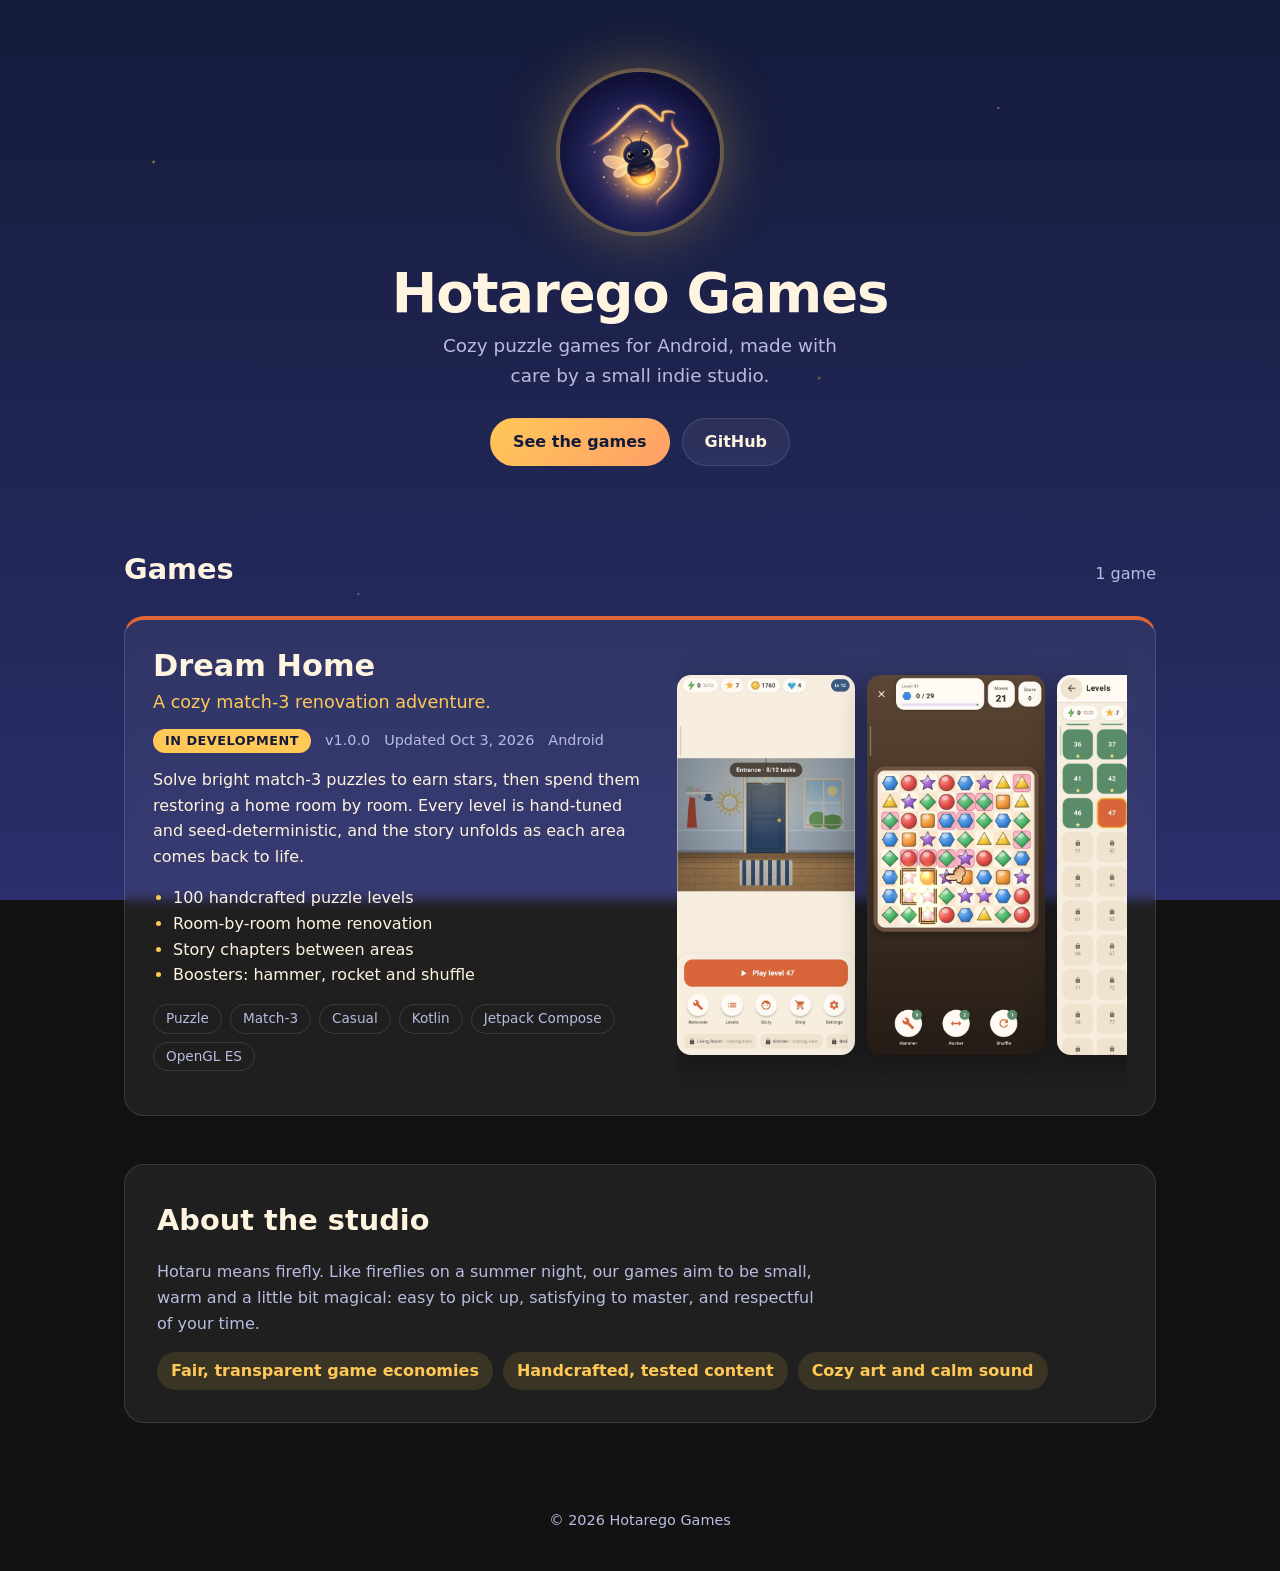
==== index.html @ d1b7f521 "Add Hotarego Games website with generated game catalog Co-authored-by: Cursor <cursoragent@cursor.co" ====
<!doctype html>
<html lang="en">
<head>
  <meta charset="utf-8">
  <meta name="viewport" content="width=device-width, initial-scale=1">
  <title>Hotarego Games — cozy indie mobile games</title>
  <meta name="description" content="Hotarego Games is an indie studio making cozy puzzle games for Android.">
  <meta property="og:title" content="Hotarego Games">
  <meta property="og:description" content="Cozy indie mobile games, lit by a firefly.">
  <meta property="og:image" content="https://hotarego.github.io/assets/avatar.jpg">
  <meta name="theme-color" content="#141B3A">
  <link rel="icon" href="assets/favicon.png" type="image/png">
  <link rel="stylesheet" href="styles.css">
  <script src="app.js" defer></script>
</head>
<body>
  <div class="sky" aria-hidden="true"></div>

  <header class="hero">
    <img class="hero__avatar" src="assets/avatar.jpg" alt="Hotarego Games firefly logo" width="160" height="160">
    <h1 class="hero__title">Hotarego Games</h1>
    <p class="hero__tagline">Cozy puzzle games for Android, made with care by a small indie studio.</p>
    <nav class="hero__links" aria-label="Studio links">
      <a class="button button--primary" href="#games">See the games</a>
      <a class="button" href="https://github.com/hotarego" rel="me">GitHub</a>
    </nav>
  </header>

  <main>
    <section id="games" class="games" aria-labelledby="games-title">
      <div class="games__header">
        <h2 id="games-title">Games</h2>
        <p class="games__count" id="games-count"></p>
      </div>
      <div class="games__list" id="games-list" aria-live="polite">
        <p class="games__empty">Loading games…</p>
      </div>
      <noscript><p class="games__empty">Enable JavaScript to see the game list.</p></noscript>
    </section>

    <section class="about" aria-labelledby="about-title">
      <h2 id="about-title">About the studio</h2>
      <p>
        Hotaru means firefly. Like fireflies on a summer night, our games aim to be small, warm and
        a little bit magical: easy to pick up, satisfying to master, and respectful of your time.
      </p>
      <ul class="about__values">
        <li>Fair, transparent game economies</li>
        <li>Handcrafted, tested content</li>
        <li>Cozy art and calm sound</li>
      </ul>
    </section>
  </main>

  <footer class="footer">
    <p>© <span id="year">2026</span> Hotarego Games</p>
  </footer>

  <dialog class="lightbox" id="lightbox" aria-label="Screenshot">
    <form method="dialog"><button class="lightbox__close" aria-label="Close">×</button></form>
    <img class="lightbox__image" id="lightbox-image" alt="">
  </dialog>
</body>
</html>
---- styles.css ----
:root {
  --night: #141b3a;
  --indigo: #2b2f6b;
  --panel: rgba(255, 255, 255, 0.06);
  --panel-border: rgba(255, 255, 255, 0.12);
  --amber: #ffc857;
  --peach: #ff9f68;
  --cream: #fff4e0;
  --muted: #b8bce0;
  --radius: 20px;
  color-scheme: dark;
}

* { box-sizing: border-box; }

html { scroll-behavior: smooth; }

body {
  margin: 0;
  min-height: 100vh;
  font-family: "Nunito", "Segoe UI", system-ui, -apple-system, sans-serif;
  line-height: 1.6;
  color: var(--cream);
  background: linear-gradient(180deg, var(--night) 0%, var(--indigo) 100%) fixed;
}

.sky {
  position: fixed;
  inset: 0;
  z-index: -1;
  pointer-events: none;
  background-image:
    radial-gradient(2px 2px at 12% 18%, rgba(255, 200, 87, 0.7), transparent),
    radial-gradient(1.5px 1.5px at 78% 12%, rgba(255, 244, 224, 0.6), transparent),
    radial-gradient(2px 2px at 64% 42%, rgba(255, 200, 87, 0.5), transparent),
    radial-gradient(1.5px 1.5px at 28% 66%, rgba(255, 244, 224, 0.5), transparent),
    radial-gradient(2px 2px at 88% 78%, rgba(255, 159, 104, 0.6), transparent),
    radial-gradient(1.5px 1.5px at 45% 90%, rgba(255, 200, 87, 0.5), transparent);
  animation: twinkle 6s ease-in-out infinite alternate;
}

@keyframes twinkle {
  from { opacity: 0.55; }
  to { opacity: 1; }
}

a { color: var(--amber); }

.hero {
  max-width: 760px;
  margin: 0 auto;
  padding: 72px 24px 48px;
  text-align: center;
}

.hero__avatar {
  width: 160px;
  height: 160px;
  border-radius: 50%;
  box-shadow: 0 0 0 4px rgba(255, 200, 87, 0.25), 0 0 60px rgba(255, 200, 87, 0.35);
}

.hero__title {
  margin: 24px 0 8px;
  font-size: clamp(2.2rem, 6vw, 3.4rem);
  line-height: 1.1;
  letter-spacing: -0.02em;
}

.hero__tagline {
  margin: 0 auto 28px;
  max-width: 34ch;
  font-size: 1.15rem;
  color: var(--muted);
}

.hero__links {
  display: flex;
  justify-content: center;
  gap: 12px;
  flex-wrap: wrap;
}

.button {
  display: inline-block;
  padding: 10px 22px;
  border-radius: 999px;
  border: 1px solid var(--panel-border);
  background: var(--panel);
  color: var(--cream);
  font-weight: 700;
  text-decoration: none;
  transition: transform 0.15s ease, background 0.15s ease;
}

.button:hover { transform: translateY(-2px); background: rgba(255, 255, 255, 0.12); }

.button--primary {
  border-color: transparent;
  background: linear-gradient(135deg, var(--amber), var(--peach));
  color: var(--night);
}

.button--primary:hover { background: linear-gradient(135deg, #ffd479, #ffb185); }

main {
  max-width: 1080px;
  margin: 0 auto;
  padding: 0 24px;
}

h2 { font-size: 1.8rem; margin: 0; }

.games { padding: 32px 0 48px; }

.games__header {
  display: flex;
  align-items: baseline;
  justify-content: space-between;
  gap: 16px;
  margin-bottom: 24px;
}

.games__count { margin: 0; color: var(--muted); }

.games__list { display: grid; gap: 28px; }

.games__empty { color: var(--muted); }

.game {
  display: grid;
  grid-template-columns: minmax(0, 1.1fr) minmax(0, 1fr);
  gap: 28px;
  padding: 28px;
  border: 1px solid var(--panel-border);
  border-radius: var(--radius);
  background: var(--panel);
  backdrop-filter: blur(6px);
  border-top: 4px solid var(--accent, var(--amber));
}

.game__title { margin: 0; font-size: 1.9rem; line-height: 1.2; }

.game__tagline { margin: 4px 0 12px; font-size: 1.1rem; color: var(--amber); }

.game__description { margin: 0 0 16px; color: var(--cream); }

.game__meta {
  display: flex;
  flex-wrap: wrap;
  align-items: center;
  gap: 8px 14px;
  margin-bottom: 14px;
  font-size: 0.9rem;
  color: var(--muted);
}

.status {
  padding: 2px 12px;
  border-radius: 999px;
  font-size: 0.8rem;
  font-weight: 800;
  text-transform: uppercase;
  letter-spacing: 0.04em;
  color: var(--night);
  background: var(--muted);
}

.status--released { background: #7ddc9a; }
.status--beta { background: #8ecbff; }
.status--in-development { background: var(--amber); }
.status--concept { background: #c9b8ff; }

.game__highlights {
  margin: 0 0 16px;
  padding-left: 20px;
}

.game__highlights li::marker { color: var(--amber); }

.tags { display: flex; flex-wrap: wrap; gap: 8px; margin: 0 0 16px; padding: 0; list-style: none; }

.tag {
  padding: 3px 12px;
  border-radius: 999px;
  border: 1px solid var(--panel-border);
  font-size: 0.85rem;
  color: var(--muted);
}

.game__links { display: flex; flex-wrap: wrap; gap: 10px; }

.shots {
  display: flex;
  gap: 12px;
  overflow-x: auto;
  scroll-snap-type: x mandatory;
  padding-bottom: 6px;
}

.shot {
  flex: 0 0 auto;
  padding: 0;
  border: 0;
  background: none;
  cursor: zoom-in;
  scroll-snap-align: start;
}

.shot img {
  display: block;
  height: 380px;
  width: auto;
  border-radius: 14px;
  box-shadow: 0 10px 30px rgba(0, 0, 0, 0.35);
}

.about {
  padding: 32px;
  margin-bottom: 48px;
  border: 1px solid var(--panel-border);
  border-radius: var(--radius);
  background: var(--panel);
}

.about p { max-width: 65ch; color: var(--muted); }

.about__values { display: flex; flex-wrap: wrap; gap: 10px; margin: 0; padding: 0; list-style: none; }

.about__values li {
  padding: 6px 14px;
  border-radius: 999px;
  background: rgba(255, 200, 87, 0.12);
  color: var(--amber);
  font-weight: 700;
}

.footer { padding: 24px; text-align: center; color: var(--muted); font-size: 0.9rem; }

.lightbox {
  max-width: min(92vw, 520px);
  padding: 0;
  border: 0;
  border-radius: 18px;
  background: transparent;
}

.lightbox::backdrop { background: rgba(10, 12, 30, 0.85); }

.lightbox__image { display: block; width: 100%; height: auto; border-radius: 18px; }

.lightbox__close {
  position: absolute;
  top: 8px;
  right: 8px;
  width: 40px;
  height: 40px;
  border: 0;
  border-radius: 50%;
  background: rgba(20, 27, 58, 0.8);
  color: var(--cream);
  font-size: 1.6rem;
  line-height: 1;
  cursor: pointer;
}

@media (max-width: 820px) {
  .game { grid-template-columns: 1fr; padding: 20px; }
  .shot img { height: 320px; }
}

@media (prefers-reduced-motion: reduce) {
  .sky { animation: none; }
  html { scroll-behavior: auto; }
  .button { transition: none; }
}
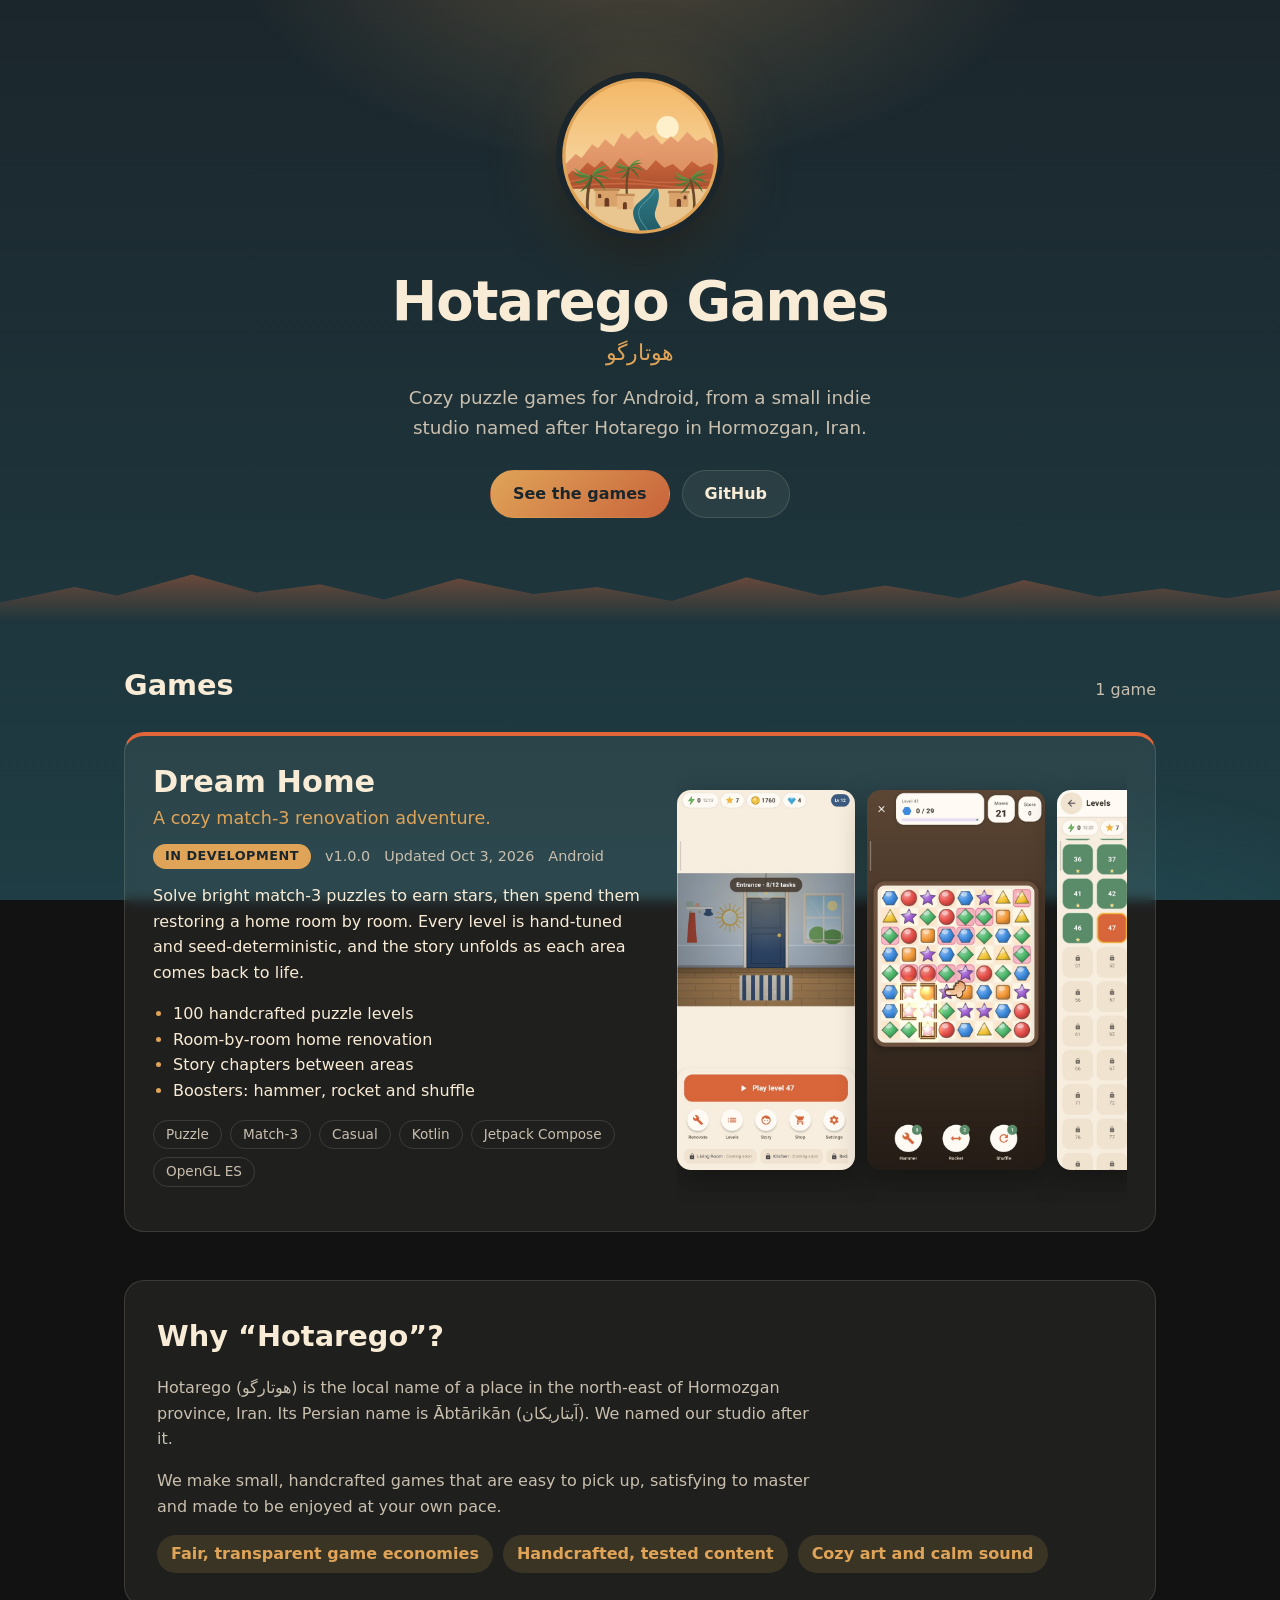
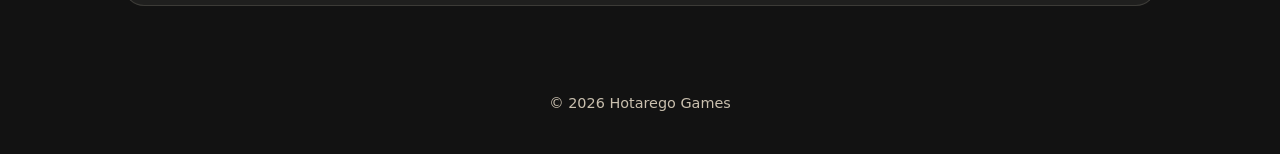
==== commit 8c12929c: "Rebrand around Hotarego, Hormozgan New landscape logo (mountains, date palms, village and stream), w" ====
--- a/index.html
+++ b/index.html
@@ -4,27 +4,39 @@
   <meta charset="utf-8">
   <meta name="viewport" content="width=device-width, initial-scale=1">
   <title>Hotarego Games — cozy indie mobile games</title>
-  <meta name="description" content="Hotarego Games is an indie studio making cozy puzzle games for Android.">
+  <meta name="description" content="Hotarego Games is an indie studio making cozy puzzle games for Android, named after Hotarego in Hormozgan, Iran.">
   <meta property="og:title" content="Hotarego Games">
-  <meta property="og:description" content="Cozy indie mobile games, lit by a firefly.">
+  <meta property="og:description" content="Cozy indie mobile games from a studio named after Hotarego, Hormozgan.">
   <meta property="og:image" content="https://hotarego.github.io/assets/avatar.jpg">
-  <meta name="theme-color" content="#141B3A">
-  <link rel="icon" href="assets/favicon.png" type="image/png">
+  <meta name="theme-color" content="#1B262C">
+  <link rel="icon" href="assets/logo.svg" type="image/svg+xml">
+  <link rel="alternate icon" href="assets/favicon.png" type="image/png">
   <link rel="stylesheet" href="styles.css">
   <script src="app.js" defer></script>
 </head>
 <body>
-  <div class="sky" aria-hidden="true"></div>
+  <div class="glow" aria-hidden="true"></div>
 
   <header class="hero">
-    <img class="hero__avatar" src="assets/avatar.jpg" alt="Hotarego Games firefly logo" width="160" height="160">
+    <img class="hero__logo" src="assets/logo.svg" alt="Hotarego Games logo: mountains, date palms, village houses and a stream" width="168" height="168">
     <h1 class="hero__title">Hotarego Games</h1>
-    <p class="hero__tagline">Cozy puzzle games for Android, made with care by a small indie studio.</p>
+    <p class="hero__native"><span lang="fa" dir="rtl">هوتارگو</span></p>
+    <p class="hero__tagline">Cozy puzzle games for Android, from a small indie studio named after Hotarego in Hormozgan, Iran.</p>
     <nav class="hero__links" aria-label="Studio links">
       <a class="button button--primary" href="#games">See the games</a>
       <a class="button" href="https://github.com/hotarego" rel="me">GitHub</a>
     </nav>
   </header>
+
+  <svg class="ridge" viewBox="0 0 1200 80" preserveAspectRatio="none" aria-hidden="true">
+    <defs>
+      <linearGradient id="ridge-fade" x1="0" y1="0" x2="0" y2="1">
+        <stop offset="0" stop-color="currentColor"/>
+        <stop offset="1" stop-color="currentColor" stop-opacity="0"/>
+      </linearGradient>
+    </defs>
+    <path fill="url(#ridge-fade)" d="M0 80 L0 52 L70 30 L110 42 L180 12 L240 38 L300 26 L360 48 L430 18 L500 40 L560 30 L630 50 L700 16 L770 42 L830 28 L900 46 L960 20 L1030 44 L1090 32 L1150 46 L1200 34 L1200 80 Z"/>
+  </svg>
 
   <main>
     <section id="games" class="games" aria-labelledby="games-title">
@@ -39,10 +51,15 @@
     </section>
 
     <section class="about" aria-labelledby="about-title">
-      <h2 id="about-title">About the studio</h2>
+      <h2 id="about-title">Why “Hotarego”?</h2>
       <p>
-        Hotaru means firefly. Like fireflies on a summer night, our games aim to be small, warm and
-        a little bit magical: easy to pick up, satisfying to master, and respectful of your time.
+        Hotarego (<span lang="fa" dir="rtl">هوتارگو</span>) is the local name of a place in the
+        north-east of Hormozgan province, Iran. Its Persian name is Ābtārikān
+        (<span lang="fa" dir="rtl">آبتاریکان</span>). We named our studio after it.
+      </p>
+      <p>
+        We make small, handcrafted games that are easy to pick up, satisfying to master and made
+        to be enjoyed at your own pace.
       </p>
       <ul class="about__values">
         <li>Fair, transparent game economies</li>
--- a/styles.css
+++ b/styles.css
@@ -1,12 +1,13 @@
 :root {
-  --night: #141b3a;
-  --indigo: #2b2f6b;
-  --panel: rgba(255, 255, 255, 0.06);
-  --panel-border: rgba(255, 255, 255, 0.12);
-  --amber: #ffc857;
-  --peach: #ff9f68;
-  --cream: #fff4e0;
-  --muted: #b8bce0;
+  --night: #1b262c;
+  --indigo: #1f3d44;
+  --panel: rgba(255, 244, 224, 0.06);
+  --panel-border: rgba(255, 244, 224, 0.13);
+  --amber: #e0a458;
+  --peach: #c8643b;
+  --cream: #f9ecd6;
+  --muted: #c9bfae;
+  --teal: #2e7a86;
   --radius: 20px;
   color-scheme: dark;
 }
@@ -24,24 +25,26 @@
   background: linear-gradient(180deg, var(--night) 0%, var(--indigo) 100%) fixed;
 }
 
-.sky {
+.glow {
   position: fixed;
   inset: 0;
   z-index: -1;
   pointer-events: none;
-  background-image:
-    radial-gradient(2px 2px at 12% 18%, rgba(255, 200, 87, 0.7), transparent),
-    radial-gradient(1.5px 1.5px at 78% 12%, rgba(255, 244, 224, 0.6), transparent),
-    radial-gradient(2px 2px at 64% 42%, rgba(255, 200, 87, 0.5), transparent),
-    radial-gradient(1.5px 1.5px at 28% 66%, rgba(255, 244, 224, 0.5), transparent),
-    radial-gradient(2px 2px at 88% 78%, rgba(255, 159, 104, 0.6), transparent),
-    radial-gradient(1.5px 1.5px at 45% 90%, rgba(255, 200, 87, 0.5), transparent);
-  animation: twinkle 6s ease-in-out infinite alternate;
-}
-
-@keyframes twinkle {
-  from { opacity: 0.55; }
-  to { opacity: 1; }
+  background:
+    radial-gradient(600px 360px at 50% -80px, rgba(224, 164, 88, 0.28), transparent 70%),
+    radial-gradient(500px 300px at 85% 110%, rgba(46, 122, 134, 0.25), transparent 70%);
+}
+
+:lang(fa) {
+  font-family: "Vazirmatn", "Segoe UI", Tahoma, sans-serif;
+}
+
+.ridge {
+  display: block;
+  width: 100%;
+  height: 56px;
+  margin-bottom: 8px;
+  color: rgba(200, 100, 59, 0.45);
 }
 
 a { color: var(--amber); }
@@ -53,23 +56,29 @@
   text-align: center;
 }
 
-.hero__avatar {
-  width: 160px;
-  height: 160px;
+.hero__logo {
+  width: 168px;
+  height: 168px;
   border-radius: 50%;
-  box-shadow: 0 0 0 4px rgba(255, 200, 87, 0.25), 0 0 60px rgba(255, 200, 87, 0.35);
+  box-shadow: 0 18px 50px rgba(0, 0, 0, 0.45), 0 0 70px rgba(224, 164, 88, 0.25);
 }
 
 .hero__title {
-  margin: 24px 0 8px;
+  margin: 24px 0 0;
   font-size: clamp(2.2rem, 6vw, 3.4rem);
   line-height: 1.1;
   letter-spacing: -0.02em;
 }
 
+.hero__native {
+  margin: 4px 0 12px;
+  font-size: 1.4rem;
+  color: var(--amber);
+}
+
 .hero__tagline {
   margin: 0 auto 28px;
-  max-width: 34ch;
+  max-width: 42ch;
   font-size: 1.15rem;
   color: var(--muted);
 }
@@ -101,7 +110,7 @@
   color: var(--night);
 }
 
-.button--primary:hover { background: linear-gradient(135deg, #ffd479, #ffb185); }
+.button--primary:hover { background: linear-gradient(135deg, #ebb46c, #d8774c); }
 
 main {
   max-width: 1080px;
@@ -270,7 +279,6 @@
 }
 
 @media (prefers-reduced-motion: reduce) {
-  .sky { animation: none; }
   html { scroll-behavior: auto; }
   .button { transition: none; }
 }
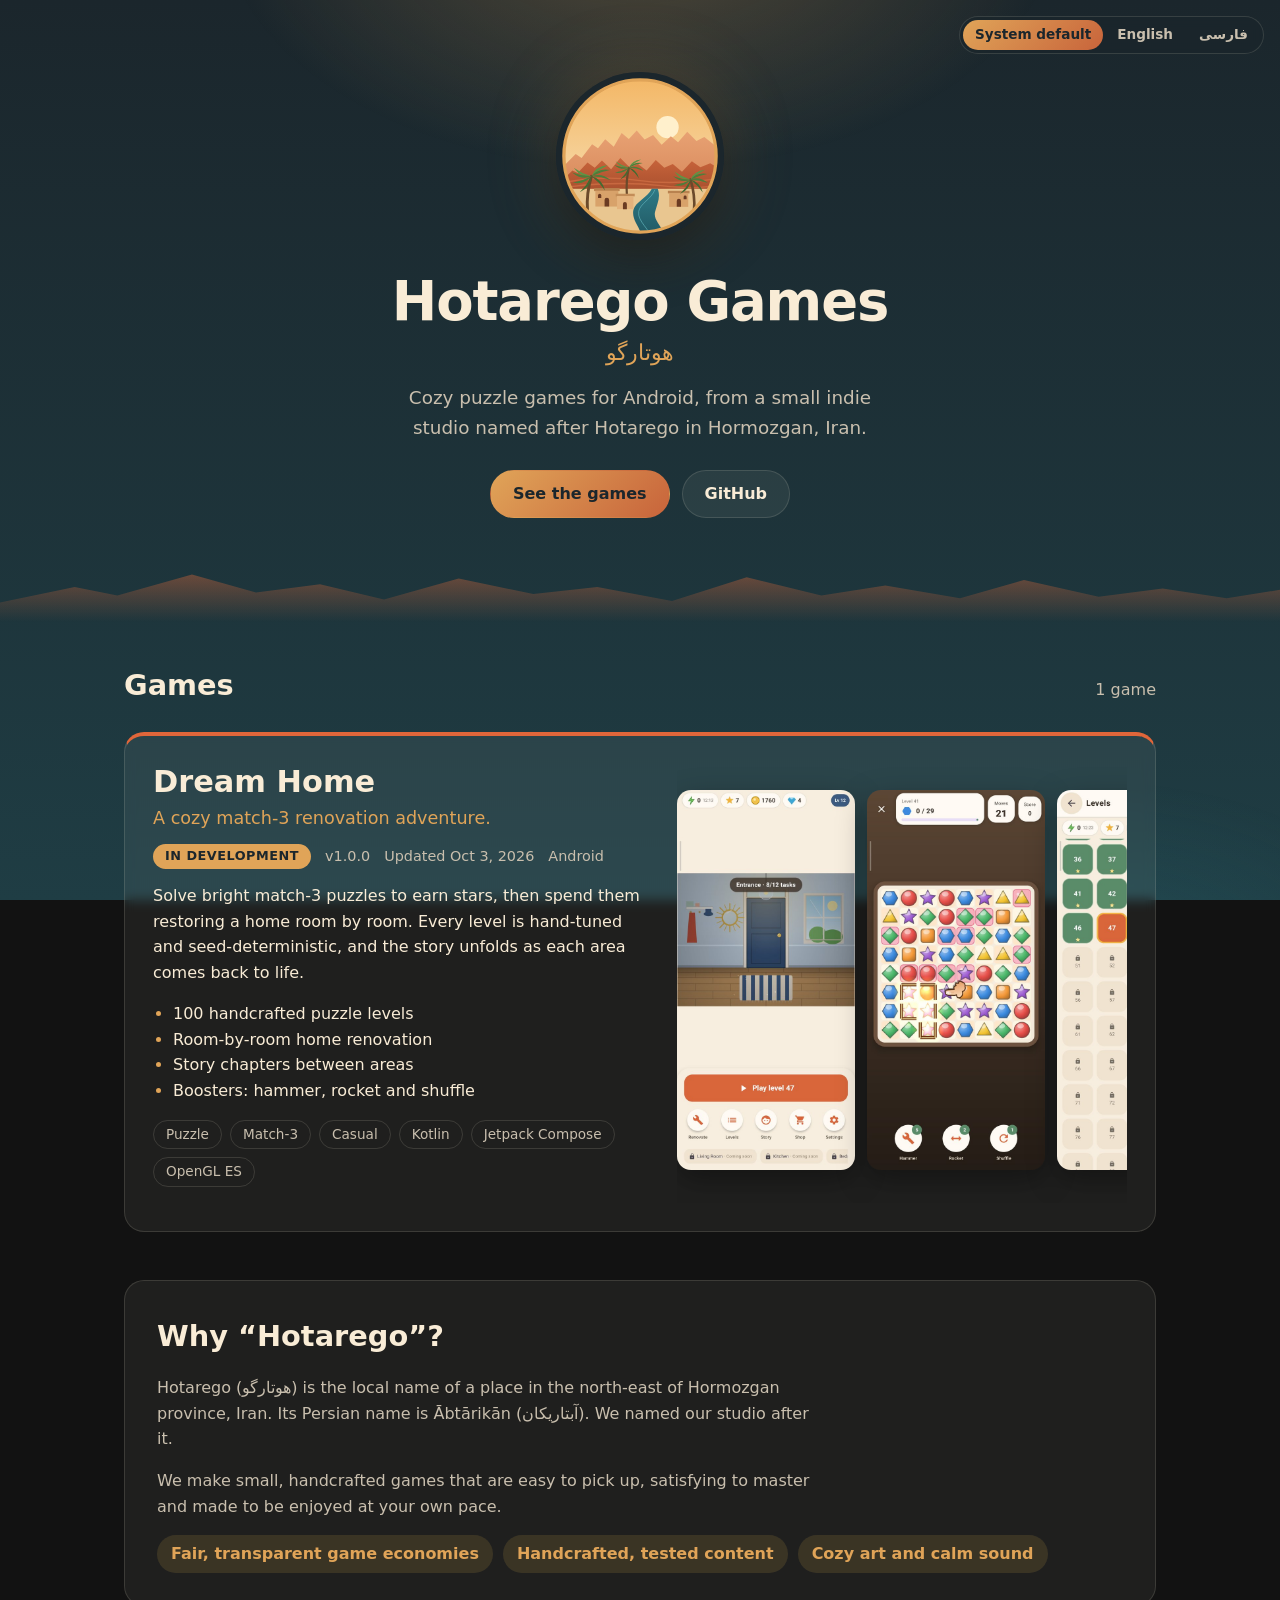
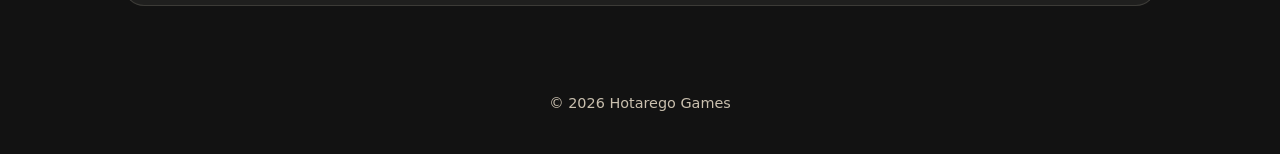
==== commit 9e8b80c2: "Make the site bilingual (English and Persian) - Follows the browser language by default; switcher pi" ====
--- a/index.html
+++ b/index.html
@@ -1,5 +1,5 @@
 <!doctype html>
-<html lang="en">
+<html lang="en" dir="ltr">
 <head>
   <meta charset="utf-8">
   <meta name="viewport" content="width=device-width, initial-scale=1">
@@ -8,23 +8,56 @@
   <meta property="og:title" content="Hotarego Games">
   <meta property="og:description" content="Cozy indie mobile games from a studio named after Hotarego, Hormozgan.">
   <meta property="og:image" content="https://hotarego.github.io/assets/avatar.jpg">
+  <meta property="og:locale" content="en_US">
+  <meta property="og:locale:alternate" content="fa_IR">
   <meta name="theme-color" content="#1B262C">
   <link rel="icon" href="assets/logo.svg" type="image/svg+xml">
   <link rel="alternate icon" href="assets/favicon.png" type="image/png">
+  <link rel="preload" href="assets/fonts/Vazirmatn-Variable.woff2" as="font" type="font/woff2" crossorigin>
   <link rel="stylesheet" href="styles.css">
+  <script>
+    // Set language and direction before first paint so Persian visitors never see a mirrored flash.
+    (function () {
+      var supported = ["en", "fa"], choice = "system", lang = "en";
+      try { choice = localStorage.getItem("hotarego.lang") || "system"; } catch (e) {}
+      if (supported.indexOf(choice) >= 0) lang = choice;
+      else {
+        var prefs = navigator.languages || [navigator.language || "en"];
+        for (var i = 0; i < prefs.length; i++) {
+          var primary = String(prefs[i]).toLowerCase().split("-")[0];
+          if (supported.indexOf(primary) >= 0) { lang = primary; break; }
+        }
+      }
+      var root = document.documentElement;
+      root.lang = lang;
+      root.dir = lang === "fa" ? "rtl" : "ltr";
+      if (lang !== "en") {
+        root.classList.add("i18n-pending");
+        setTimeout(function () { root.classList.remove("i18n-pending"); }, 1500);
+      }
+    })();
+  </script>
   <script src="app.js" defer></script>
 </head>
 <body>
   <div class="glow" aria-hidden="true"></div>
 
+  <div class="topbar">
+    <div class="lang-switch" role="group" aria-label="Language" data-i18n-attr="aria-label:lang.label">
+      <button type="button" data-lang="system" data-i18n="lang.system">System default</button>
+      <button type="button" data-lang="en" lang="en" dir="ltr">English</button>
+      <button type="button" data-lang="fa" lang="fa" dir="rtl">فارسی</button>
+    </div>
+  </div>
+
   <header class="hero">
-    <img class="hero__logo" src="assets/logo.svg" alt="Hotarego Games logo: mountains, date palms, village houses and a stream" width="168" height="168">
-    <h1 class="hero__title">Hotarego Games</h1>
-    <p class="hero__native"><span lang="fa" dir="rtl">هوتارگو</span></p>
-    <p class="hero__tagline">Cozy puzzle games for Android, from a small indie studio named after Hotarego in Hormozgan, Iran.</p>
-    <nav class="hero__links" aria-label="Studio links">
-      <a class="button button--primary" href="#games">See the games</a>
-      <a class="button" href="https://github.com/hotarego" rel="me">GitHub</a>
+    <img class="hero__logo" src="assets/logo.svg" alt="Hotarego Games logo: mountains, date palms, village houses and a stream" data-i18n-attr="alt:hero.logoAlt" width="168" height="168">
+    <h1 class="hero__title" data-i18n="hero.title">Hotarego Games</h1>
+    <p class="hero__native"><span id="hero-native" lang="fa" dir="rtl">هوتارگو</span></p>
+    <p class="hero__tagline" data-i18n="hero.tagline">Cozy puzzle games for Android, from a small indie studio named after Hotarego in Hormozgan, Iran.</p>
+    <nav class="hero__links" aria-label="Studio links" data-i18n-attr="aria-label:hero.linksLabel">
+      <a class="button button--primary" href="#games" data-i18n="hero.seeGames">See the games</a>
+      <a class="button" href="https://github.com/hotarego" rel="me" data-i18n="hero.github">GitHub</a>
     </nav>
   </header>
 
@@ -41,40 +74,43 @@
   <main>
     <section id="games" class="games" aria-labelledby="games-title">
       <div class="games__header">
-        <h2 id="games-title">Games</h2>
+        <h2 id="games-title" data-i18n="games.title">Games</h2>
         <p class="games__count" id="games-count"></p>
       </div>
       <div class="games__list" id="games-list" aria-live="polite">
-        <p class="games__empty">Loading games…</p>
+        <p class="games__empty" data-i18n="games.loading">Loading games…</p>
       </div>
-      <noscript><p class="games__empty">Enable JavaScript to see the game list.</p></noscript>
+      <noscript>
+        <p class="games__empty">Enable JavaScript to see the game list.</p>
+        <p class="games__empty" lang="fa" dir="rtl">برای دیدن فهرست بازی‌ها، جاوااسکریپت را فعال کنید.</p>
+      </noscript>
     </section>
 
     <section class="about" aria-labelledby="about-title">
-      <h2 id="about-title">Why “Hotarego”?</h2>
-      <p>
+      <h2 id="about-title" data-i18n="about.title">Why “Hotarego”?</h2>
+      <p data-i18n-html="about.origin">
         Hotarego (<span lang="fa" dir="rtl">هوتارگو</span>) is the local name of a place in the
         north-east of Hormozgan province, Iran. Its Persian name is Ābtārikān
         (<span lang="fa" dir="rtl">آبتاریکان</span>). We named our studio after it.
       </p>
-      <p>
+      <p data-i18n="about.craft">
         We make small, handcrafted games that are easy to pick up, satisfying to master and made
         to be enjoyed at your own pace.
       </p>
       <ul class="about__values">
-        <li>Fair, transparent game economies</li>
-        <li>Handcrafted, tested content</li>
-        <li>Cozy art and calm sound</li>
+        <li data-i18n="about.fair">Fair, transparent game economies</li>
+        <li data-i18n="about.handcrafted">Handcrafted, tested content</li>
+        <li data-i18n="about.cozy">Cozy art and calm sound</li>
       </ul>
     </section>
   </main>
 
   <footer class="footer">
-    <p>© <span id="year">2026</span> Hotarego Games</p>
+    <p id="footer-text">© 2026 Hotarego Games</p>
   </footer>
 
-  <dialog class="lightbox" id="lightbox" aria-label="Screenshot">
-    <form method="dialog"><button class="lightbox__close" aria-label="Close">×</button></form>
+  <dialog class="lightbox" id="lightbox" aria-label="Screenshot" data-i18n-attr="aria-label:lightbox.label">
+    <form method="dialog"><button class="lightbox__close" aria-label="Close" data-i18n-attr="aria-label:lightbox.close">×</button></form>
     <img class="lightbox__image" id="lightbox-image" alt="">
   </dialog>
 </body>
--- a/styles.css
+++ b/styles.css
@@ -1,3 +1,10 @@
+@font-face {
+  font-family: "Vazirmatn";
+  src: url("assets/fonts/Vazirmatn-Variable.woff2") format("woff2");
+  font-weight: 100 900;
+  font-display: swap;
+}
+
 :root {
   --night: #1b262c;
   --indigo: #1f3d44;
@@ -39,6 +46,52 @@
   font-family: "Vazirmatn", "Segoe UI", Tahoma, sans-serif;
 }
 
+html:lang(fa) body { line-height: 1.8; }
+
+/* Letter-spacing breaks the joins between Persian letters. */
+.hero__title:lang(fa),
+.status:lang(fa) { letter-spacing: normal; }
+
+.i18n-pending body { visibility: hidden; }
+
+.topbar {
+  position: absolute;
+  top: 16px;
+  inset-inline-end: 16px;
+  z-index: 2;
+}
+
+.lang-switch {
+  display: flex;
+  gap: 2px;
+  padding: 3px;
+  border: 1px solid var(--panel-border);
+  border-radius: 999px;
+  background: rgba(27, 38, 44, 0.7);
+  backdrop-filter: blur(6px);
+}
+
+.lang-switch button {
+  padding: 4px 12px;
+  border: 0;
+  border-radius: 999px;
+  background: none;
+  color: var(--muted);
+  font: inherit;
+  font-size: 0.85rem;
+  font-weight: 700;
+  cursor: pointer;
+}
+
+.lang-switch button:hover { color: var(--cream); }
+
+.lang-switch button[aria-pressed="true"] {
+  background: linear-gradient(135deg, var(--amber), var(--peach));
+  color: var(--night);
+}
+
+.lang-switch button:focus-visible { outline: 2px solid var(--amber); outline-offset: 2px; }
+
 .ridge {
   display: block;
   width: 100%;
@@ -182,7 +235,7 @@
 
 .game__highlights {
   margin: 0 0 16px;
-  padding-left: 20px;
+  padding-inline-start: 20px;
 }
 
 .game__highlights li::marker { color: var(--amber); }
@@ -261,7 +314,7 @@
 .lightbox__close {
   position: absolute;
   top: 8px;
-  right: 8px;
+  inset-inline-end: 8px;
   width: 40px;
   height: 40px;
   border: 0;
@@ -278,6 +331,11 @@
   .shot img { height: 320px; }
 }
 
+@media (max-width: 480px) {
+  .topbar { inset-inline: 12px; top: 12px; display: flex; justify-content: center; }
+  .hero { padding-top: 84px; }
+}
+
 @media (prefers-reduced-motion: reduce) {
   html { scroll-behavior: auto; }
   .button { transition: none; }
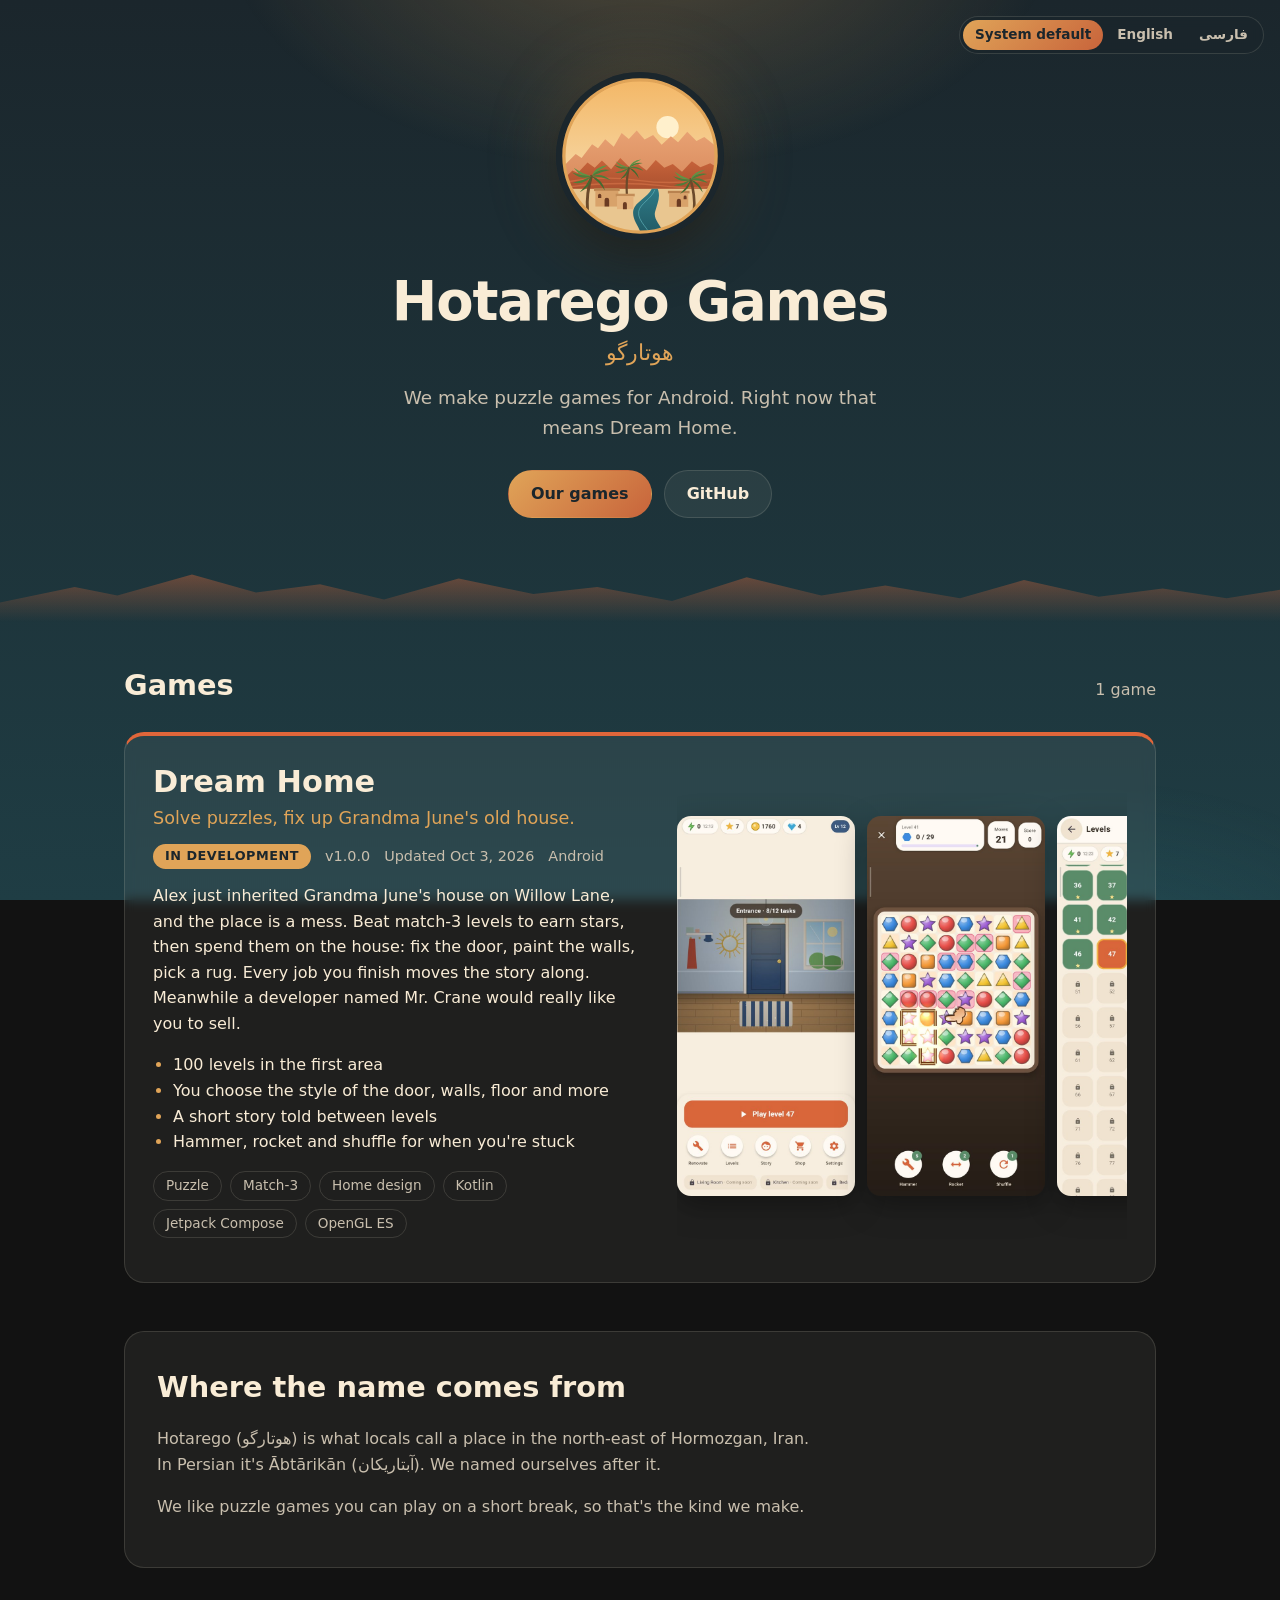
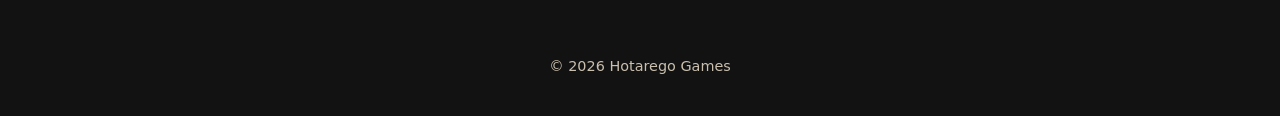
==== commit 0d910cc2: "Rewrite site copy in a more natural voice (English and Persian) Co-authored-by: Cursor <cursoragent@" ====
--- a/index.html
+++ b/index.html
@@ -3,10 +3,10 @@
 <head>
   <meta charset="utf-8">
   <meta name="viewport" content="width=device-width, initial-scale=1">
-  <title>Hotarego Games — cozy indie mobile games</title>
-  <meta name="description" content="Hotarego Games is an indie studio making cozy puzzle games for Android, named after Hotarego in Hormozgan, Iran.">
+  <title>Hotarego Games</title>
+  <meta name="description" content="We make puzzle games for Android. Our first one, Dream Home, is on the way.">
   <meta property="og:title" content="Hotarego Games">
-  <meta property="og:description" content="Cozy indie mobile games from a studio named after Hotarego, Hormozgan.">
+  <meta property="og:description" content="We make puzzle games for Android. Our first one, Dream Home, is on the way.">
   <meta property="og:image" content="https://hotarego.github.io/assets/avatar.jpg">
   <meta property="og:locale" content="en_US">
   <meta property="og:locale:alternate" content="fa_IR">
@@ -54,9 +54,9 @@
     <img class="hero__logo" src="assets/logo.svg" alt="Hotarego Games logo: mountains, date palms, village houses and a stream" data-i18n-attr="alt:hero.logoAlt" width="168" height="168">
     <h1 class="hero__title" data-i18n="hero.title">Hotarego Games</h1>
     <p class="hero__native"><span id="hero-native" lang="fa" dir="rtl">هوتارگو</span></p>
-    <p class="hero__tagline" data-i18n="hero.tagline">Cozy puzzle games for Android, from a small indie studio named after Hotarego in Hormozgan, Iran.</p>
-    <nav class="hero__links" aria-label="Studio links" data-i18n-attr="aria-label:hero.linksLabel">
-      <a class="button button--primary" href="#games" data-i18n="hero.seeGames">See the games</a>
+    <p class="hero__tagline" data-i18n="hero.tagline">We make puzzle games for Android. Right now that means Dream Home.</p>
+    <nav class="hero__links" aria-label="Links" data-i18n-attr="aria-label:hero.linksLabel">
+      <a class="button button--primary" href="#games" data-i18n="hero.seeGames">Our games</a>
       <a class="button" href="https://github.com/hotarego" rel="me" data-i18n="hero.github">GitHub</a>
     </nav>
   </header>
@@ -78,7 +78,7 @@
         <p class="games__count" id="games-count"></p>
       </div>
       <div class="games__list" id="games-list" aria-live="polite">
-        <p class="games__empty" data-i18n="games.loading">Loading games…</p>
+        <p class="games__empty" data-i18n="games.loading">Loading…</p>
       </div>
       <noscript>
         <p class="games__empty">Enable JavaScript to see the game list.</p>
@@ -87,21 +87,13 @@
     </section>
 
     <section class="about" aria-labelledby="about-title">
-      <h2 id="about-title" data-i18n="about.title">Why “Hotarego”?</h2>
+      <h2 id="about-title" data-i18n="about.title">Where the name comes from</h2>
       <p data-i18n-html="about.origin">
-        Hotarego (<span lang="fa" dir="rtl">هوتارگو</span>) is the local name of a place in the
-        north-east of Hormozgan province, Iran. Its Persian name is Ābtārikān
-        (<span lang="fa" dir="rtl">آبتاریکان</span>). We named our studio after it.
+        Hotarego (<span lang="fa" dir="rtl">هوتارگو</span>) is what locals call a place in the
+        north-east of Hormozgan, Iran. In Persian it's Ābtārikān
+        (<span lang="fa" dir="rtl">آبتاریکان</span>). We named ourselves after it.
       </p>
-      <p data-i18n="about.craft">
-        We make small, handcrafted games that are easy to pick up, satisfying to master and made
-        to be enjoyed at your own pace.
-      </p>
-      <ul class="about__values">
-        <li data-i18n="about.fair">Fair, transparent game economies</li>
-        <li data-i18n="about.handcrafted">Handcrafted, tested content</li>
-        <li data-i18n="about.cozy">Cozy art and calm sound</li>
-      </ul>
+      <p data-i18n="about.craft">We like puzzle games you can play on a short break, so that's the kind we make.</p>
     </section>
   </main>
 
--- a/styles.css
+++ b/styles.css
@@ -286,16 +286,6 @@
 }
 
 .about p { max-width: 65ch; color: var(--muted); }
-
-.about__values { display: flex; flex-wrap: wrap; gap: 10px; margin: 0; padding: 0; list-style: none; }
-
-.about__values li {
-  padding: 6px 14px;
-  border-radius: 999px;
-  background: rgba(255, 200, 87, 0.12);
-  color: var(--amber);
-  font-weight: 700;
-}
 
 .footer { padding: 24px; text-align: center; color: var(--muted); font-size: 0.9rem; }
 
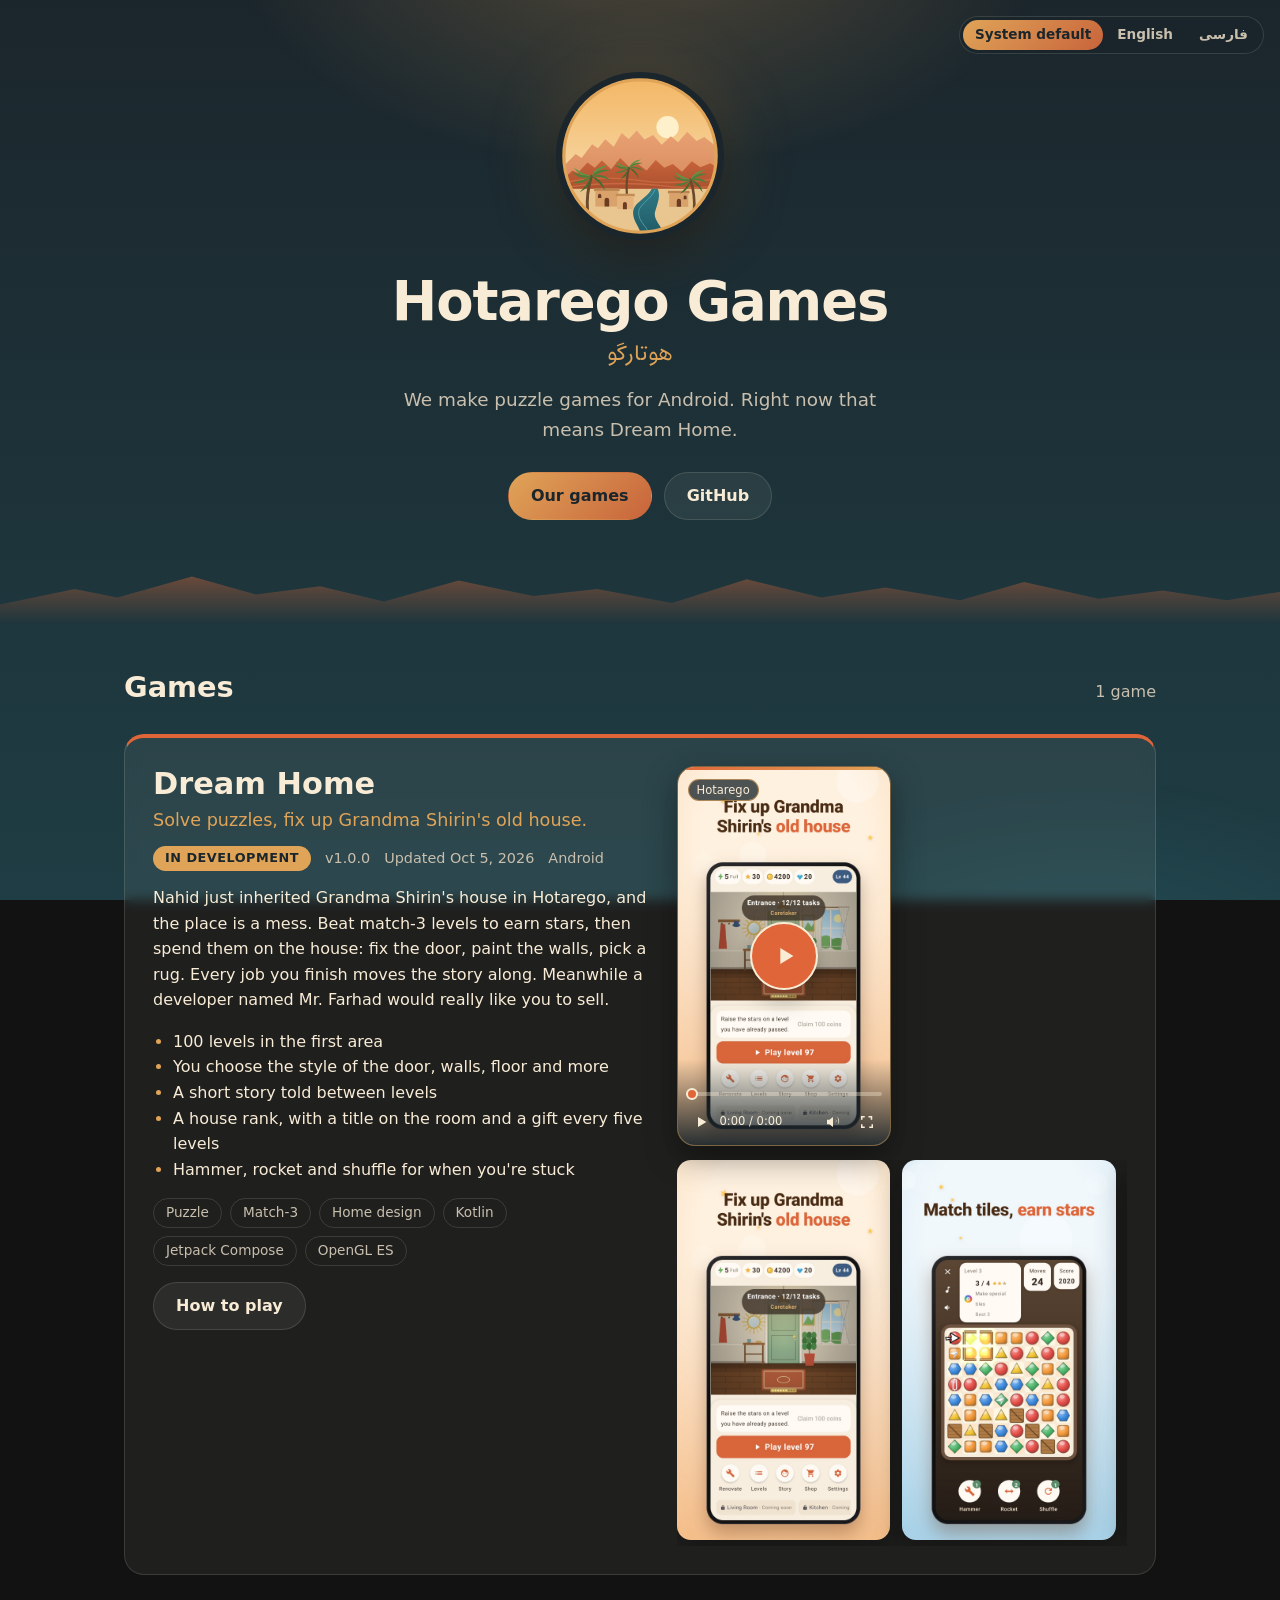
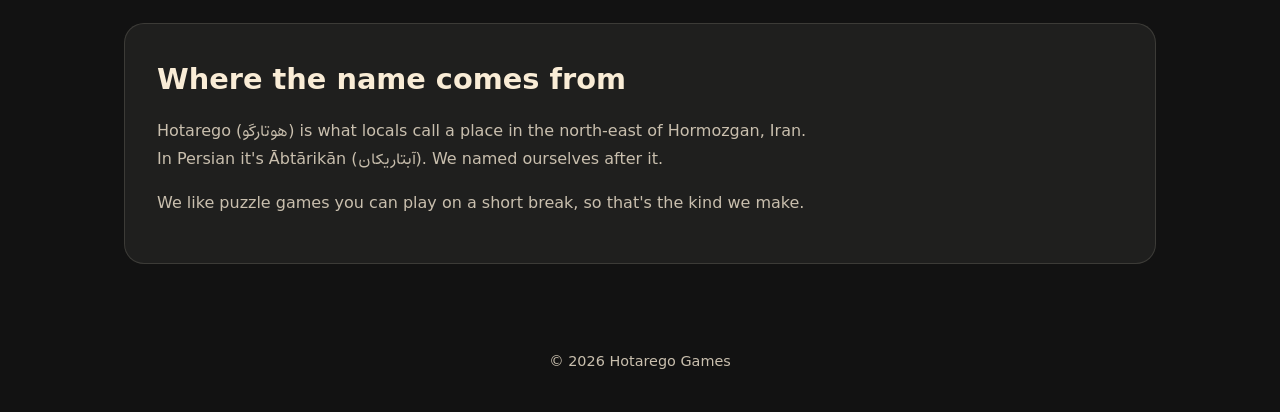
==== commit 5a3e4b3e: "Use Estedad for Persian text on the site and handbook. Co-authored-by: Cursor <cursoragent@cursor.co" ====
--- a/index.html
+++ b/index.html
@@ -13,7 +13,7 @@
   <meta name="theme-color" content="#1B262C">
   <link rel="icon" href="assets/logo.svg" type="image/svg+xml">
   <link rel="alternate icon" href="assets/favicon.png" type="image/png">
-  <link rel="preload" href="assets/fonts/Vazirmatn-Variable.woff2" as="font" type="font/woff2" crossorigin>
+  <link rel="preload" href="assets/fonts/Estedad-Variable.woff2" as="font" type="font/woff2" crossorigin>
   <link rel="stylesheet" href="styles.css">
   <script>
     // Set language and direction before first paint so Persian visitors never see a mirrored flash.
--- a/styles.css
+++ b/styles.css
@@ -1,6 +1,6 @@
 @font-face {
-  font-family: "Vazirmatn";
-  src: url("assets/fonts/Vazirmatn-Variable.woff2") format("woff2");
+  font-family: "Estedad";
+  src: url("assets/fonts/Estedad-Variable.woff2") format("woff2");
   font-weight: 100 900;
   font-display: swap;
 }
@@ -43,8 +43,11 @@
 }
 
 :lang(fa) {
-  font-family: "Vazirmatn", "Segoe UI", Tahoma, sans-serif;
-}
+  font-family: "Estedad", "Segoe UI", Tahoma, sans-serif;
+}
+
+/* Estedad draws smaller than the Latin face at the same size. */
+html:lang(fa) { font-size: 112.5%; }
 
 html:lang(fa) body { line-height: 1.8; }
 
@@ -251,6 +254,195 @@
 }
 
 .game__links { display: flex; flex-wrap: wrap; gap: 10px; }
+
+.game__media {
+  display: flex;
+  flex-direction: column;
+  gap: 14px;
+  min-width: 0;
+}
+
+.player {
+  position: relative;
+  width: min(100%, 214px);
+  aspect-ratio: 9 / 16;
+  border-radius: 18px;
+  overflow: hidden;
+  background: var(--night);
+  border: 1px solid rgba(224, 164, 88, 0.5);
+  box-shadow: 0 12px 32px rgba(0, 0, 0, 0.4);
+  color: var(--cream);
+}
+
+.player::before {
+  content: "";
+  position: absolute;
+  z-index: 2;
+  top: 0;
+  inset-inline: 0;
+  height: 3px;
+  background: linear-gradient(90deg, var(--accent, var(--peach)), var(--amber));
+  pointer-events: none;
+}
+
+.player__video {
+  display: block;
+  width: 100%;
+  height: 100%;
+  object-fit: cover;
+  background: #120e0c;
+  cursor: pointer;
+}
+
+.player__mark {
+  position: absolute;
+  z-index: 2;
+  top: 12px;
+  inset-inline-start: 10px;
+  padding: 2px 8px;
+  border: 1px solid rgba(224, 164, 88, 0.65);
+  border-radius: 999px;
+  background: rgba(27, 38, 44, 0.78);
+  font-size: 0.72rem;
+  line-height: 1.4;
+}
+
+.player__toggle {
+  position: absolute;
+  z-index: 2;
+  top: 50%;
+  left: 50%;
+  transform: translate(-50%, -50%);
+  width: 68px;
+  height: 68px;
+  display: grid;
+  place-items: center;
+  border: 2px solid var(--cream);
+  border-radius: 50%;
+  background: var(--accent, var(--peach));
+  color: var(--cream);
+  box-shadow: 0 8px 24px rgba(0, 0, 0, 0.35);
+  cursor: pointer;
+}
+
+.player.is-playing .player__toggle { opacity: 0; }
+.player.is-playing:hover .player__toggle,
+.player.is-playing .player__toggle:focus-visible { opacity: 1; }
+
+.player__bar {
+  position: absolute;
+  z-index: 2;
+  inset-inline: 0;
+  bottom: 0;
+  display: flex;
+  flex-direction: column;
+  gap: 6px;
+  padding: 28px 8px 8px;
+  background: linear-gradient(transparent, rgba(27, 38, 44, 0.94));
+}
+
+.player__controls {
+  display: flex;
+  align-items: center;
+  gap: 4px;
+}
+
+.player__btn {
+  flex: 0 0 auto;
+  width: 30px;
+  height: 30px;
+  display: grid;
+  place-items: center;
+  border: 0;
+  border-radius: 8px;
+  background: transparent;
+  color: var(--cream);
+  cursor: pointer;
+}
+
+.player__btn:hover,
+.player__btn:focus-visible,
+.player__toggle:focus-visible { background: rgba(249, 236, 214, 0.16); }
+
+.player__toggle:focus-visible { background: var(--accent, var(--peach)); }
+
+.player__time {
+  flex: 1;
+  min-width: 0;
+  font-size: 0.72rem;
+  font-variant-numeric: tabular-nums;
+  line-height: 1;
+}
+
+.player__seek {
+  --pct: 0%;
+  flex: none;
+  width: 100%;
+  height: 14px;
+  margin: 0;
+  appearance: none;
+  -webkit-appearance: none;
+  background: transparent;
+  cursor: pointer;
+}
+
+.player__seek::-webkit-slider-runnable-track {
+  height: 4px;
+  border-radius: 999px;
+  background: linear-gradient(90deg, var(--accent, var(--amber)) var(--pct), rgba(249, 236, 214, 0.35) var(--pct));
+}
+
+.player__seek::-webkit-slider-thumb {
+  -webkit-appearance: none;
+  width: 12px;
+  height: 12px;
+  margin-top: -4px;
+  border: 2px solid var(--cream);
+  border-radius: 50%;
+  background: var(--accent, var(--amber));
+  cursor: pointer;
+}
+
+.player__seek::-moz-range-track {
+  height: 4px;
+  border-radius: 999px;
+  background: linear-gradient(90deg, var(--accent, var(--amber)) var(--pct), rgba(249, 236, 214, 0.35) var(--pct));
+}
+
+.player__seek::-moz-range-thumb {
+  width: 12px;
+  height: 12px;
+  border: 2px solid var(--cream);
+  border-radius: 50%;
+  background: var(--accent, var(--amber));
+  cursor: pointer;
+}
+
+.player__seek:focus-visible { outline: 2px solid var(--amber); outline-offset: 3px; }
+
+.player__icon { display: grid; }
+.player__icon svg { width: 18px; height: 18px; display: block; fill: currentColor; }
+.player__toggle .player__icon svg { width: 28px; height: 28px; margin-inline-start: 2px; }
+.player.is-playing .player__toggle .player__icon svg { margin-inline-start: 0; }
+
+.player:fullscreen,
+.player:-webkit-full-screen {
+  width: 100%;
+  max-width: none;
+  height: 100%;
+  aspect-ratio: auto;
+  border-radius: 0;
+  background: var(--night);
+}
+
+.player:fullscreen .player__video,
+.player:-webkit-full-screen .player__video {
+  width: auto;
+  height: 100%;
+  max-width: 100%;
+  margin-inline: auto;
+  object-fit: contain;
+}
 
 .shots {
   display: flex;
@@ -318,6 +510,7 @@
 
 @media (max-width: 820px) {
   .game { grid-template-columns: 1fr; padding: 20px; }
+  .player { width: min(100%, 200px); }
   .shot img { height: 320px; }
 }
 
